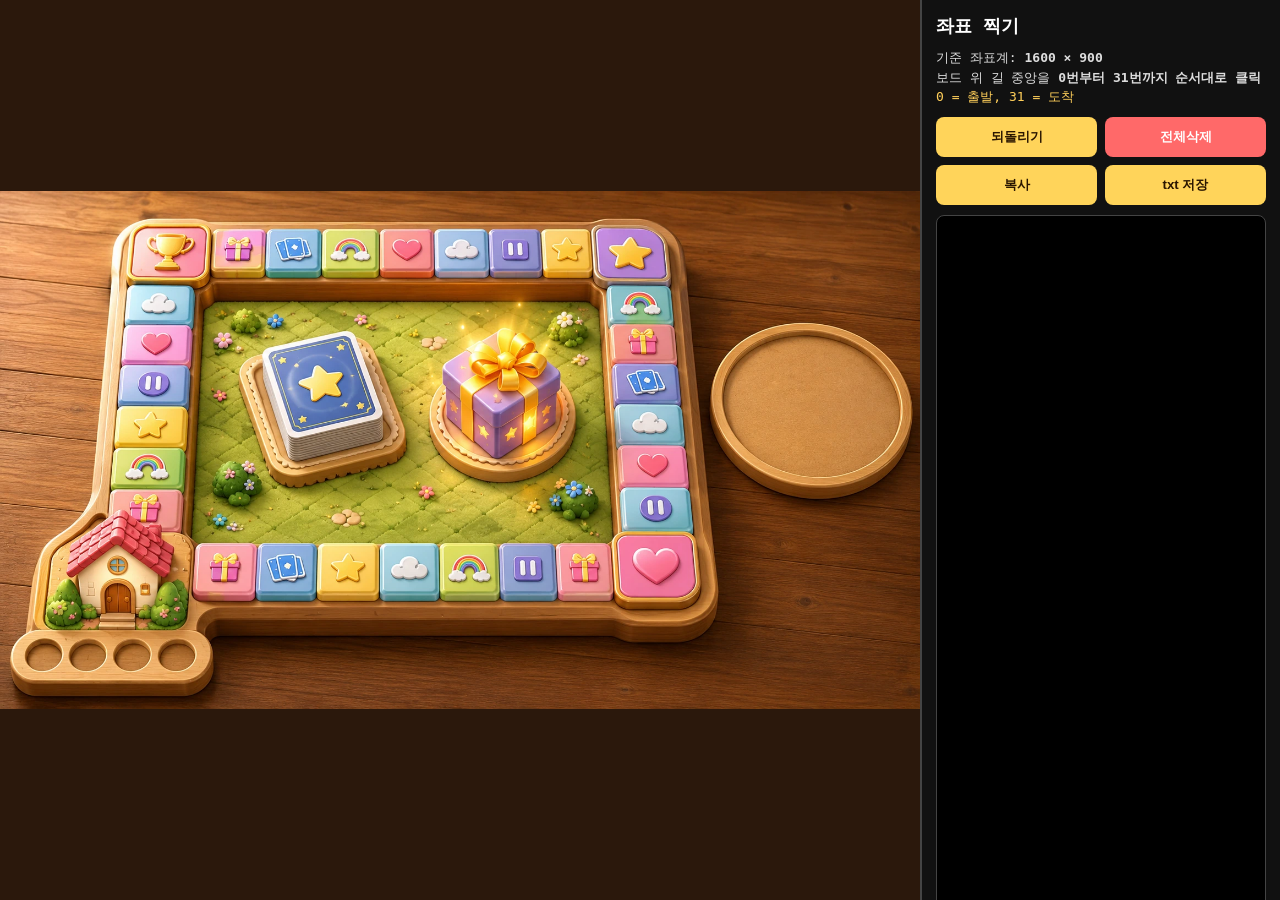
==== coord-picker.html @ 017efeeb "커밋" ====
<!DOCTYPE html>
<html lang="ko">
<head>
<meta charset="UTF-8" />
<meta name="viewport" content="width=device-width, initial-scale=1.0" />
<title>Boardland Coordinate Picker</title>
<style>
  * {
    box-sizing: border-box;
  }

  body {
    margin: 0;
    background: #1f1208;
    color: #fff;
    font-family: Consolas, monospace;
    overflow: hidden;
  }

  .wrap {
    width: 100vw;
    height: 100vh;
    display: grid;
    grid-template-columns: 1fr 360px;
  }

  .stage {
    position: relative;
    width: 100%;
    height: 100%;
    display: grid;
    place-items: center;
    background: #2b180c;
    overflow: hidden;
  }

  .board-box {
    position: relative;
    width: min(100vw - 360px, calc(100vh * 16 / 9));
    aspect-ratio: 16 / 9;
    background: #000;
  }

  #board {
    position: absolute;
    inset: 0;
    width: 100%;
    height: 100%;
    object-fit: fill;
    user-select: none;
    pointer-events: none;
  }

  .dot {
    position: absolute;
    width: 34px;
    height: 34px;
    border-radius: 50%;
    background: rgba(255, 43, 43, 0.72);
    border: 3px solid #fff;
    transform: translate(-50%, -50%);
    display: grid;
    place-items: center;
    font-size: 14px;
    font-weight: 900;
    color: #fff;
    text-shadow: 0 2px 3px #000;
    z-index: 5;
  }

  .panel {
    height: 100vh;
    padding: 14px;
    background: #111;
    border-left: 2px solid #444;
    overflow: auto;
  }

  h1 {
    margin: 0 0 10px;
    font-size: 18px;
  }

  .btns {
    display: grid;
    grid-template-columns: 1fr 1fr;
    gap: 8px;
    margin-bottom: 10px;
  }

  button {
    min-height: 40px;
    border: 0;
    border-radius: 8px;
    background: #ffd45a;
    color: #2a1600;
    font-weight: 900;
    cursor: pointer;
  }

  button.danger {
    background: #ff6969;
    color: #fff;
  }

  textarea {
    width: 100%;
    height: calc(100vh - 180px);
    resize: none;
    background: #000;
    color: #8cff8c;
    border: 1px solid #444;
    border-radius: 8px;
    padding: 10px;
    font-size: 12px;
    line-height: 1.45;
  }

  .info {
    margin-bottom: 10px;
    font-size: 13px;
    color: #ddd;
    line-height: 1.5;
  }

  .warn {
    color: #ffcf5a;
  }
</style>
</head>
<body>
<div class="wrap">
  <div class="stage">
    <div class="board-box" id="boardBox">
      <img id="board" src="./assets/board/board-main.webp" alt="board" />
    </div>
  </div>

  <div class="panel">
    <h1>좌표 찍기</h1>
    <div class="info">
      기준 좌표계: <b>1600 × 900</b><br>
      보드 위 길 중앙을 <b>0번부터 31번까지 순서대로 클릭</b><br>
      <span class="warn">0 = 출발, 31 = 도착</span>
    </div>

    <div class="btns">
      <button onclick="undoPoint()">되돌리기</button>
      <button class="danger" onclick="clearPoints()">전체삭제</button>
      <button onclick="copyCoords()">복사</button>
      <button onclick="downloadCoords()">txt 저장</button>
    </div>

    <textarea id="output" spellcheck="false"></textarea>
  </div>
</div>

<script>
const DESIGN_W = 1600;
const DESIGN_H = 900;
const points = [];

const boardBox = document.getElementById('boardBox');
const output = document.getElementById('output');

boardBox.addEventListener('click', function (e) {
  if (points.length >= 32) return;

  const rect = boardBox.getBoundingClientRect();
  const relX = (e.clientX - rect.left) / rect.width;
  const relY = (e.clientY - rect.top) / rect.height;

  const x = Math.round(relX * DESIGN_W);
  const y = Math.round(relY * DESIGN_H);

  points.push({ x, y });
  render();
});

function render() {
  boardBox.querySelectorAll('.dot').forEach(el => el.remove());

  points.forEach((p, i) => {
    const dot = document.createElement('div');
    dot.className = 'dot';
    dot.textContent = i;
    dot.style.left = (p.x / DESIGN_W * 100) + '%';
    dot.style.top = (p.y / DESIGN_H * 100) + '%';
    boardBox.appendChild(dot);
  });

  output.value =
`const TILE_COORDS = [
${points.map(p => `  { x: ${p.x}, y: ${p.y} }`).join(',\n')}
];`;
}

function undoPoint() {
  points.pop();
  render();
}

function clearPoints() {
  points.length = 0;
  render();
}

async function copyCoords() {
  await navigator.clipboard.writeText(output.value);
  alert('좌표 복사 완료');
}

function downloadCoords() {
  const blob = new Blob([output.value], { type: 'text/plain;charset=utf-8' });
  const a = document.createElement('a');
  a.href = URL.createObjectURL(blob);
  a.download = 'tile-coords.txt';
  a.click();
  URL.revokeObjectURL(a.href);
}

document.getElementById('board').addEventListener('error', function () {
  alert('board-main.webp 로딩 실패: assets/board/board-main.webp 위치 확인');
});
</script>
</body>
</html>
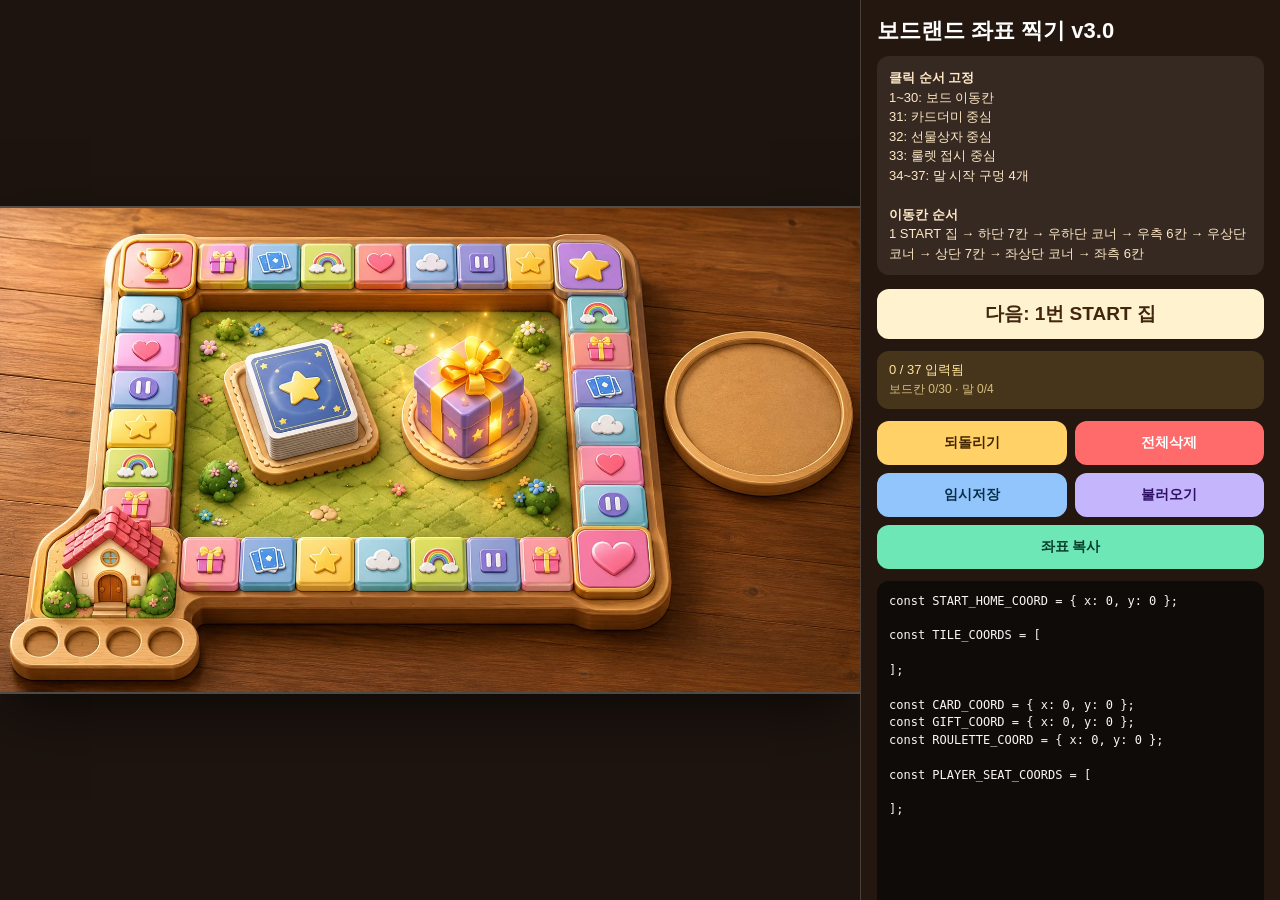
==== commit 1ce1a732: "커밋" ====
--- a/coord-picker.html
+++ b/coord-picker.html
@@ -3,42 +3,45 @@
 <head>
 <meta charset="UTF-8" />
 <meta name="viewport" content="width=device-width, initial-scale=1.0" />
-<title>Boardland Coordinate Picker</title>
+<title>Boardland Coordinate Picker v3.0</title>
 <style>
   * {
     box-sizing: border-box;
   }
 
+  html,
   body {
     margin: 0;
-    background: #1f1208;
+    width: 100%;
+    height: 100%;
+    overflow: hidden;
+    font-family: Arial, "Noto Sans KR", sans-serif;
+    background: #15110d;
     color: #fff;
-    font-family: Consolas, monospace;
-    overflow: hidden;
-  }
-
-  .wrap {
-    width: 100vw;
-    height: 100vh;
+  }
+
+  body {
     display: grid;
-    grid-template-columns: 1fr 360px;
-  }
-
-  .stage {
-    position: relative;
+    grid-template-columns: 1fr 420px;
+  }
+
+  #stageWrap {
     width: 100%;
     height: 100%;
     display: grid;
     place-items: center;
-    background: #2b180c;
     overflow: hidden;
-  }
-
-  .board-box {
+    background: #1d140f;
+  }
+
+  #stage {
     position: relative;
-    width: min(100vw - 360px, calc(100vh * 16 / 9));
+    width: min(calc(100vw - 420px), calc(100vh * 16 / 9));
     aspect-ratio: 16 / 9;
     background: #000;
+    box-shadow: 0 0 0 2px rgba(255,255,255,0.25), 0 20px 60px rgba(0,0,0,0.55);
+    user-select: none;
+    cursor: crosshair;
   }
 
   #board {
@@ -47,181 +50,582 @@
     width: 100%;
     height: 100%;
     object-fit: fill;
-    user-select: none;
     pointer-events: none;
-  }
-
-  .dot {
+    display: block;
+  }
+
+  .point {
     position: absolute;
     width: 34px;
     height: 34px;
-    border-radius: 50%;
-    background: rgba(255, 43, 43, 0.72);
+    transform: translate(-50%, -50%);
+    border-radius: 999px;
     border: 3px solid #fff;
-    transform: translate(-50%, -50%);
     display: grid;
     place-items: center;
-    font-size: 14px;
+    font-size: 13px;
     font-weight: 900;
     color: #fff;
-    text-shadow: 0 2px 3px #000;
-    z-index: 5;
-  }
-
-  .panel {
+    text-shadow: 0 2px 2px rgba(0,0,0,0.55);
+    pointer-events: none;
+    box-shadow: 0 4px 10px rgba(0,0,0,0.35);
+    z-index: 10;
+  }
+
+  .point.tile {
+    background: rgba(255, 78, 78, 0.82);
+  }
+
+  .point.card {
+    background: rgba(131, 80, 255, 0.9);
+  }
+
+  .point.gift {
+    background: rgba(255, 190, 40, 0.95);
+    color: #432000;
+    text-shadow: none;
+  }
+
+  .point.roulette {
+    background: rgba(30, 180, 255, 0.95);
+  }
+
+  .point.seat {
+    background: rgba(80, 210, 110, 0.95);
+    color: #062913;
+    text-shadow: none;
+  }
+
+  .point.start {
+    background: rgba(255, 100, 180, 0.95);
+  }
+
+  .path-line {
+    position: absolute;
+    inset: 0;
+    pointer-events: none;
+    z-index: 8;
+  }
+
+  #side {
     height: 100vh;
-    padding: 14px;
-    background: #111;
-    border-left: 2px solid #444;
     overflow: auto;
+    padding: 16px;
+    background: #24170f;
+    border-left: 1px solid rgba(255,255,255,0.18);
   }
 
   h1 {
     margin: 0 0 10px;
-    font-size: 18px;
-  }
-
-  .btns {
+    font-size: 22px;
+  }
+
+  .guide {
+    margin: 0 0 14px;
+    padding: 12px;
+    border-radius: 12px;
+    background: rgba(255,255,255,0.08);
+    line-height: 1.5;
+    font-size: 13px;
+    color: #ffe9c7;
+  }
+
+  .counter {
+    margin: 0 0 12px;
+    padding: 12px;
+    border-radius: 12px;
+    background: #fff3cf;
+    color: #42250e;
+    font-size: 19px;
+    font-weight: 900;
+    text-align: center;
+  }
+
+  .status {
+    margin: 0 0 12px;
+    padding: 10px 12px;
+    border-radius: 12px;
+    background: rgba(255,255,255,0.08);
+    font-size: 13px;
+    line-height: 1.45;
+    color: #eee;
+  }
+
+  .status.pass {
+    background: rgba(71, 255, 163, 0.15);
+    color: #adffd5;
+  }
+
+  .status.warn {
+    background: rgba(255, 210, 90, 0.16);
+    color: #ffe49c;
+  }
+
+  .buttons {
     display: grid;
     grid-template-columns: 1fr 1fr;
     gap: 8px;
-    margin-bottom: 10px;
+    margin-bottom: 12px;
   }
 
   button {
-    min-height: 40px;
+    min-height: 44px;
     border: 0;
-    border-radius: 8px;
-    background: #ffd45a;
-    color: #2a1600;
+    border-radius: 12px;
+    padding: 0 10px;
+    font-size: 14px;
     font-weight: 900;
     cursor: pointer;
   }
 
-  button.danger {
-    background: #ff6969;
+  #undoBtn {
+    background: #ffd166;
+    color: #402300;
+  }
+
+  #resetBtn {
+    background: #ff6b6b;
     color: #fff;
+  }
+
+  #copyBtn {
+    grid-column: 1 / -1;
+    background: #6ee7b7;
+    color: #073b2a;
+  }
+
+  #saveBtn {
+    background: #93c5fd;
+    color: #082f49;
+  }
+
+  #loadBtn {
+    background: #c4b5fd;
+    color: #2e1065;
   }
 
   textarea {
     width: 100%;
-    height: calc(100vh - 180px);
-    resize: none;
-    background: #000;
-    color: #8cff8c;
-    border: 1px solid #444;
-    border-radius: 8px;
-    padding: 10px;
+    height: 470px;
+    resize: vertical;
+    border: 0;
+    border-radius: 12px;
+    padding: 12px;
+    background: #0e0b08;
+    color: #f8f8f2;
+    font-family: Consolas, Monaco, monospace;
     font-size: 12px;
     line-height: 1.45;
-  }
-
-  .info {
-    margin-bottom: 10px;
-    font-size: 13px;
+    outline: none;
+  }
+
+  .list {
+    margin-top: 12px;
+    display: grid;
+    gap: 5px;
+    font-size: 12px;
     color: #ddd;
-    line-height: 1.5;
-  }
-
-  .warn {
-    color: #ffcf5a;
+    padding-bottom: 30px;
+  }
+
+  .row {
+    display: flex;
+    justify-content: space-between;
+    gap: 8px;
+    padding: 6px 8px;
+    border-radius: 8px;
+    background: rgba(255,255,255,0.06);
+  }
+
+  .name {
+    color: #ffe9c7;
+  }
+
+  .xy {
+    color: #8fffc1;
+    font-family: Consolas, Monaco, monospace;
+    white-space: nowrap;
+  }
+
+  .load-error {
+    position: absolute;
+    inset: 0;
+    display: none;
+    place-items: center;
+    padding: 30px;
+    background: #050505;
+    color: #ffdddd;
+    font-size: 18px;
+    font-weight: 900;
+    text-align: center;
+    line-height: 1.55;
+    z-index: 50;
+  }
+
+  .mini {
+    opacity: 0.78;
+    font-size: 12px;
+  }
+
+  @media (max-width: 980px) {
+    html,
+    body {
+      overflow: auto;
+    }
+
+    body {
+      grid-template-columns: 1fr;
+      grid-template-rows: auto 1fr;
+    }
+
+    #stageWrap {
+      height: auto;
+      padding: 8px;
+    }
+
+    #stage {
+      width: 100%;
+      max-width: 100vw;
+    }
+
+    #side {
+      height: auto;
+      border-left: 0;
+      border-top: 1px solid rgba(255,255,255,0.18);
+    }
+
+    textarea {
+      height: 360px;
+    }
   }
 </style>
 </head>
 <body>
-<div class="wrap">
-  <div class="stage">
-    <div class="board-box" id="boardBox">
+  <main id="stageWrap">
+    <div id="stage">
       <img id="board" src="./assets/board/board-main.webp" alt="board" />
+      <svg id="pathLine" class="path-line" viewBox="0 0 1600 900" preserveAspectRatio="none"></svg>
+      <div id="loadError" class="load-error">
+        보드 이미지를 불러오지 못했습니다.<br />
+        아래 파일 중 하나가 필요합니다.<br /><br />
+        assets/board/board-main.webp<br />
+        assets/board/board-main.png
+      </div>
     </div>
-  </div>
-
-  <div class="panel">
-    <h1>좌표 찍기</h1>
-    <div class="info">
-      기준 좌표계: <b>1600 × 900</b><br>
-      보드 위 길 중앙을 <b>0번부터 31번까지 순서대로 클릭</b><br>
-      <span class="warn">0 = 출발, 31 = 도착</span>
+  </main>
+
+  <aside id="side">
+    <h1>보드랜드 좌표 찍기 v3.0</h1>
+
+    <div class="guide">
+      <b>클릭 순서 고정</b><br>
+      1~30: 보드 이동칸<br>
+      31: 카드더미 중심<br>
+      32: 선물상자 중심<br>
+      33: 룰렛 접시 중심<br>
+      34~37: 말 시작 구멍 4개<br><br>
+      <b>이동칸 순서</b><br>
+      1 START 집 → 하단 7칸 → 우하단 코너 → 우측 6칸 → 우상단 코너 → 상단 7칸 → 좌상단 코너 → 좌측 6칸
     </div>
 
-    <div class="btns">
-      <button onclick="undoPoint()">되돌리기</button>
-      <button class="danger" onclick="clearPoints()">전체삭제</button>
-      <button onclick="copyCoords()">복사</button>
-      <button onclick="downloadCoords()">txt 저장</button>
+    <div class="counter" id="counter">다음: 1번 START 집</div>
+    <div class="status warn" id="status">0 / 37 입력됨</div>
+
+    <div class="buttons">
+      <button id="undoBtn" type="button">되돌리기</button>
+      <button id="resetBtn" type="button">전체삭제</button>
+      <button id="saveBtn" type="button">임시저장</button>
+      <button id="loadBtn" type="button">불러오기</button>
+      <button id="copyBtn" type="button">좌표 복사</button>
     </div>
 
     <textarea id="output" spellcheck="false"></textarea>
-  </div>
-</div>
+    <div class="list" id="list"></div>
+  </aside>
 
 <script>
-const DESIGN_W = 1600;
-const DESIGN_H = 900;
-const points = [];
-
-const boardBox = document.getElementById('boardBox');
-const output = document.getElementById('output');
-
-boardBox.addEventListener('click', function (e) {
-  if (points.length >= 32) return;
-
-  const rect = boardBox.getBoundingClientRect();
-  const relX = (e.clientX - rect.left) / rect.width;
-  const relY = (e.clientY - rect.top) / rect.height;
-
-  const x = Math.round(relX * DESIGN_W);
-  const y = Math.round(relY * DESIGN_H);
-
-  points.push({ x, y });
-  render();
-});
-
-function render() {
-  boardBox.querySelectorAll('.dot').forEach(el => el.remove());
-
-  points.forEach((p, i) => {
-    const dot = document.createElement('div');
-    dot.className = 'dot';
-    dot.textContent = i;
-    dot.style.left = (p.x / DESIGN_W * 100) + '%';
-    dot.style.top = (p.y / DESIGN_H * 100) + '%';
-    boardBox.appendChild(dot);
+(function () {
+  'use strict';
+
+  const DESIGN_W = 1600;
+  const DESIGN_H = 900;
+  const MAX_POINTS = 37;
+  const STORAGE_KEY = 'boardland-coordinate-picker-v3';
+
+  const stage = document.getElementById('stage');
+  const board = document.getElementById('board');
+  const loadError = document.getElementById('loadError');
+  const pathLine = document.getElementById('pathLine');
+  const counter = document.getElementById('counter');
+  const statusBox = document.getElementById('status');
+  const output = document.getElementById('output');
+  const list = document.getElementById('list');
+  const undoBtn = document.getElementById('undoBtn');
+  const resetBtn = document.getElementById('resetBtn');
+  const copyBtn = document.getElementById('copyBtn');
+  const saveBtn = document.getElementById('saveBtn');
+  const loadBtn = document.getElementById('loadBtn');
+
+  const points = [];
+
+  board.addEventListener('error', function () {
+    if (board.dataset.fallbackTried === '1') {
+      loadError.style.display = 'grid';
+      return;
+    }
+
+    board.dataset.fallbackTried = '1';
+    board.src = './assets/board/board-main.png';
   });
 
-  output.value =
-`const TILE_COORDS = [
-${points.map(p => `  { x: ${p.x}, y: ${p.y} }`).join(',\n')}
+  board.addEventListener('load', function () {
+    loadError.style.display = 'none';
+  });
+
+  function getPointName(index) {
+    if (index === 1) return 'START 집';
+    if (index >= 2 && index <= 8) return `하단 ${index - 1}칸`;
+    if (index === 9) return '우하단 코너';
+    if (index >= 10 && index <= 15) return `우측 ${index - 9}칸`;
+    if (index === 16) return '우상단 코너';
+    if (index >= 17 && index <= 23) return `상단 ${index - 16}칸`;
+    if (index === 24) return '좌상단 코너';
+    if (index >= 25 && index <= 30) return `좌측 ${index - 24}칸`;
+    if (index === 31) return '카드더미 중심';
+    if (index === 32) return '선물상자 중심';
+    if (index === 33) return '룰렛 접시 중심';
+    if (index >= 34 && index <= 37) return `${index - 33}번 말 시작 구멍`;
+    return `${index}번`;
+  }
+
+  function getPointClass(index) {
+    if (index === 1) return 'start';
+    if (index >= 1 && index <= 30) return 'tile';
+    if (index === 31) return 'card';
+    if (index === 32) return 'gift';
+    if (index === 33) return 'roulette';
+    if (index >= 34 && index <= 37) return 'seat';
+    return 'tile';
+  }
+
+  function renderPathLine() {
+    const tilePoints = points.slice(0, 30);
+    pathLine.innerHTML = '';
+
+    if (tilePoints.length < 2) return;
+
+    const polyline = document.createElementNS('http://www.w3.org/2000/svg', 'polyline');
+    polyline.setAttribute('points', tilePoints.map(p => `${p.x},${p.y}`).join(' '));
+    polyline.setAttribute('fill', 'none');
+    polyline.setAttribute('stroke', 'rgba(255, 255, 255, 0.72)');
+    polyline.setAttribute('stroke-width', '5');
+    polyline.setAttribute('stroke-linecap', 'round');
+    polyline.setAttribute('stroke-linejoin', 'round');
+    pathLine.appendChild(polyline);
+
+    if (tilePoints.length === 30) {
+      const closeLine = document.createElementNS('http://www.w3.org/2000/svg', 'line');
+      closeLine.setAttribute('x1', String(tilePoints[29].x));
+      closeLine.setAttribute('y1', String(tilePoints[29].y));
+      closeLine.setAttribute('x2', String(tilePoints[0].x));
+      closeLine.setAttribute('y2', String(tilePoints[0].y));
+      closeLine.setAttribute('stroke', 'rgba(110, 231, 183, 0.75)');
+      closeLine.setAttribute('stroke-width', '4');
+      closeLine.setAttribute('stroke-dasharray', '12 10');
+      closeLine.setAttribute('stroke-linecap', 'round');
+      pathLine.appendChild(closeLine);
+    }
+  }
+
+  function renderPoints() {
+    stage.querySelectorAll('.point').forEach(el => el.remove());
+
+    points.forEach((p, i) => {
+      const idx = i + 1;
+      const dot = document.createElement('div');
+      dot.className = `point ${getPointClass(idx)}`;
+      dot.style.left = `${p.x / DESIGN_W * 100}%`;
+      dot.style.top = `${p.y / DESIGN_H * 100}%`;
+      dot.textContent = String(idx);
+      dot.title = `${idx}. ${getPointName(idx)} / x:${p.x}, y:${p.y}`;
+      stage.appendChild(dot);
+    });
+
+    renderPathLine();
+  }
+
+  function makePointLine(p) {
+    return `  { x: ${p.x}, y: ${p.y} }`;
+  }
+
+  function buildOutput() {
+    const tilePoints = points.slice(0, 30);
+    const card = points[30] || { x: 0, y: 0 };
+    const gift = points[31] || { x: 0, y: 0 };
+    const roulette = points[32] || { x: 0, y: 0 };
+    const seats = points.slice(33, 37);
+
+    const tileText = tilePoints.map(makePointLine).join(',\n');
+    const seatText = seats.map(makePointLine).join(',\n');
+    const start = tilePoints[0] || { x: 0, y: 0 };
+
+    return `const START_HOME_COORD = { x: ${start.x}, y: ${start.y} };
+
+const TILE_COORDS = [
+${tileText}
+];
+
+const CARD_COORD = { x: ${card.x}, y: ${card.y} };
+const GIFT_COORD = { x: ${gift.x}, y: ${gift.y} };
+const ROULETTE_COORD = { x: ${roulette.x}, y: ${roulette.y} };
+
+const PLAYER_SEAT_COORDS = [
+${seatText}
 ];`;
-}
-
-function undoPoint() {
-  points.pop();
-  render();
-}
-
-function clearPoints() {
-  points.length = 0;
-  render();
-}
-
-async function copyCoords() {
-  await navigator.clipboard.writeText(output.value);
-  alert('좌표 복사 완료');
-}
-
-function downloadCoords() {
-  const blob = new Blob([output.value], { type: 'text/plain;charset=utf-8' });
-  const a = document.createElement('a');
-  a.href = URL.createObjectURL(blob);
-  a.download = 'tile-coords.txt';
-  a.click();
-  URL.revokeObjectURL(a.href);
-}
-
-document.getElementById('board').addEventListener('error', function () {
-  alert('board-main.webp 로딩 실패: assets/board/board-main.webp 위치 확인');
-});
+  }
+
+  function renderList() {
+    list.innerHTML = '';
+
+    points.forEach((p, i) => {
+      const idx = i + 1;
+      const row = document.createElement('div');
+      row.className = 'row';
+      row.innerHTML = `
+        <span class="name">${idx}. ${getPointName(idx)}</span>
+        <span class="xy">x:${p.x}, y:${p.y}</span>
+      `;
+      list.appendChild(row);
+    });
+  }
+
+  function validate() {
+    const count = points.length;
+    const tileCount = Math.min(count, 30);
+    const seatCount = Math.max(0, Math.min(count - 33, 4));
+
+    if (count === MAX_POINTS) {
+      statusBox.className = 'status pass';
+      statusBox.innerHTML = `PASS: 37 / 37 완료<br><span class="mini">TILE_COORDS 30개, 카드/선물/룰렛, 말 4개 입력 완료</span>`;
+      return;
+    }
+
+    statusBox.className = 'status warn';
+    statusBox.innerHTML = `${count} / ${MAX_POINTS} 입력됨<br><span class="mini">보드칸 ${tileCount}/30 · 말 ${seatCount}/4</span>`;
+  }
+
+  function update() {
+    renderPoints();
+    renderList();
+    output.value = buildOutput();
+    validate();
+
+    const next = points.length + 1;
+    if (next <= MAX_POINTS) {
+      counter.textContent = `다음: ${next}번 ${getPointName(next)}`;
+    } else {
+      counter.textContent = '좌표 완료';
+    }
+  }
+
+  function addPoint(clientX, clientY) {
+    if (points.length >= MAX_POINTS) return;
+
+    const rect = stage.getBoundingClientRect();
+    const px = (clientX - rect.left) / rect.width;
+    const py = (clientY - rect.top) / rect.height;
+
+    const x = Math.round(px * DESIGN_W);
+    const y = Math.round(py * DESIGN_H);
+
+    points.push({ x, y });
+    update();
+  }
+
+  function savePoints() {
+    localStorage.setItem(STORAGE_KEY, JSON.stringify(points));
+    saveBtn.textContent = '저장 완료';
+    setTimeout(() => {
+      saveBtn.textContent = '임시저장';
+    }, 900);
+  }
+
+  function loadPoints() {
+    try {
+      const raw = localStorage.getItem(STORAGE_KEY);
+      if (!raw) return;
+      const parsed = JSON.parse(raw);
+      if (!Array.isArray(parsed)) return;
+
+      points.length = 0;
+      parsed.slice(0, MAX_POINTS).forEach(p => {
+        if (!p || typeof p.x !== 'number' || typeof p.y !== 'number') return;
+        points.push({ x: Math.round(p.x), y: Math.round(p.y) });
+      });
+
+      update();
+      loadBtn.textContent = '불러옴';
+      setTimeout(() => {
+        loadBtn.textContent = '불러오기';
+      }, 900);
+    } catch (error) {}
+  }
+
+  stage.addEventListener('click', function (event) {
+    if (event.target === loadError) return;
+    addPoint(event.clientX, event.clientY);
+  });
+
+  undoBtn.addEventListener('click', function () {
+    points.pop();
+    update();
+  });
+
+  resetBtn.addEventListener('click', function () {
+    if (!confirm('좌표를 전부 삭제할까요?')) return;
+    points.length = 0;
+    update();
+  });
+
+  saveBtn.addEventListener('click', savePoints);
+  loadBtn.addEventListener('click', loadPoints);
+
+  copyBtn.addEventListener('click', async function () {
+    output.select();
+    output.setSelectionRange(0, output.value.length);
+
+    try {
+      await navigator.clipboard.writeText(output.value);
+      copyBtn.textContent = '복사 완료';
+      setTimeout(() => {
+        copyBtn.textContent = '좌표 복사';
+      }, 900);
+    } catch (error) {
+      document.execCommand('copy');
+      copyBtn.textContent = '복사 완료';
+      setTimeout(() => {
+        copyBtn.textContent = '좌표 복사';
+      }, 900);
+    }
+  });
+
+  window.addEventListener('keydown', function (event) {
+    const key = event.key.toLowerCase();
+
+    if ((event.ctrlKey || event.metaKey) && key === 'z') {
+      event.preventDefault();
+      points.pop();
+      update();
+    }
+
+    if ((event.ctrlKey || event.metaKey) && key === 's') {
+      event.preventDefault();
+      savePoints();
+    }
+  });
+
+  update();
+})();
 </script>
 </body>
 </html>
